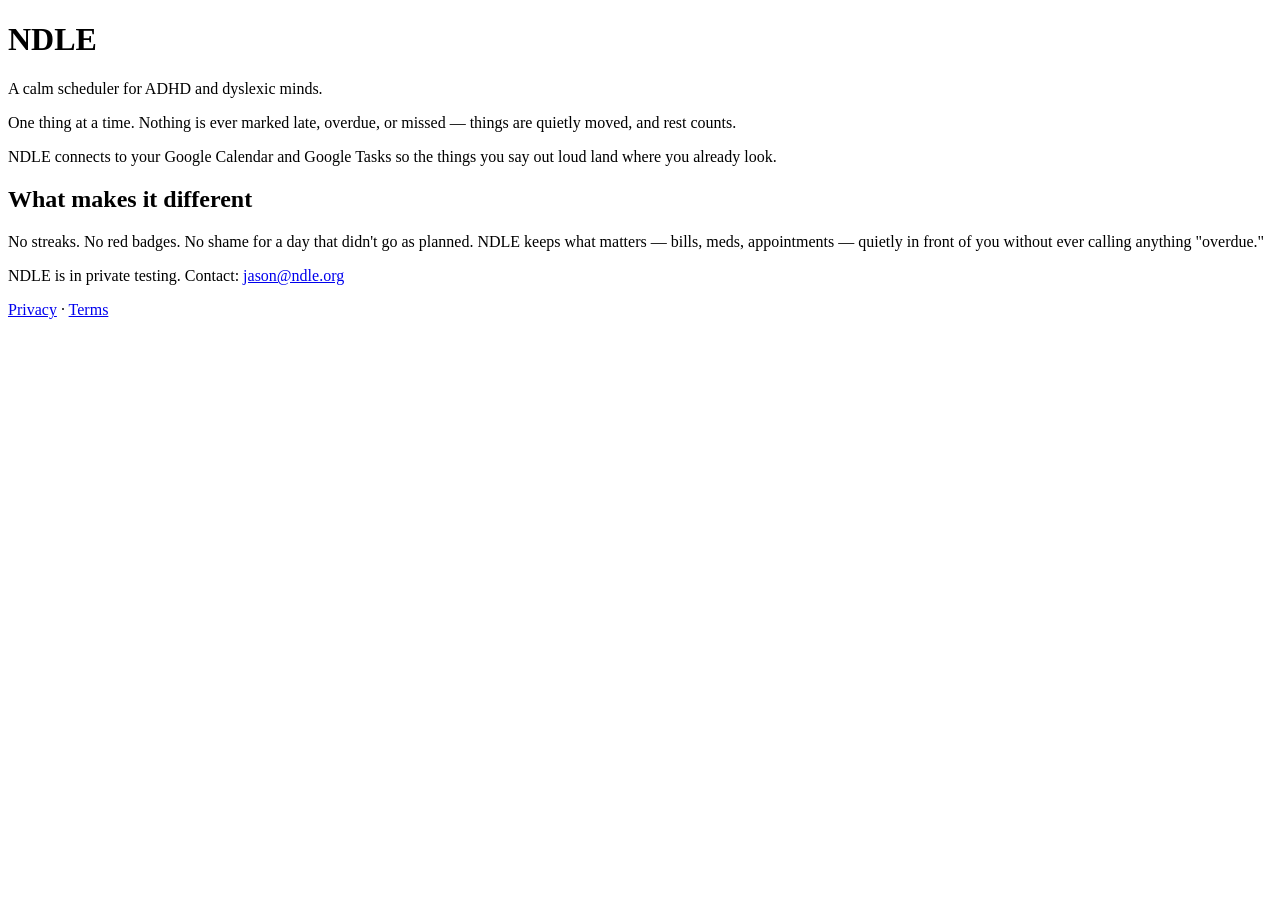
==== index.html @ 1106e684 "Create index.html for NDLE application Initial HTML structure for NDLE application." ====
<!doctype html>
<html lang="en">
<head>
<meta charset="utf-8">
<meta name="viewport" content="width=device-width, initial-scale=1">
<title>NDLE</title>
<link rel="stylesheet" href="_shared.css">
</head>
<body>
<main>
  <div class="hero">
    <span class="mark lg"></span>
    <h1>NDLE</h1>
    <p class="tag">A calm scheduler for ADHD and dyslexic minds.</p>
  </div>

  <p>One thing at a time. Nothing is ever marked late, overdue, or missed &mdash; things are quietly moved, and rest counts.</p>
  <p>NDLE connects to your Google Calendar and Google Tasks so the things you say out loud land where you already look.</p>

  <h2>What makes it different</h2>
  <p>No streaks. No red badges. No shame for a day that didn't go as planned. NDLE keeps what matters &mdash; bills, meds, appointments &mdash; quietly in front of you without ever calling anything "overdue."</p>

  <p class="muted">NDLE is in private testing. Contact: <a href="mailto:jason@ndle.org">jason@ndle.org</a></p>

  <nav class="foot">
    <p class="muted"><a href="privacy.html">Privacy</a> &middot; <a href="terms.html">Terms</a></p>
  </nav>
</main>
</body>
</html>
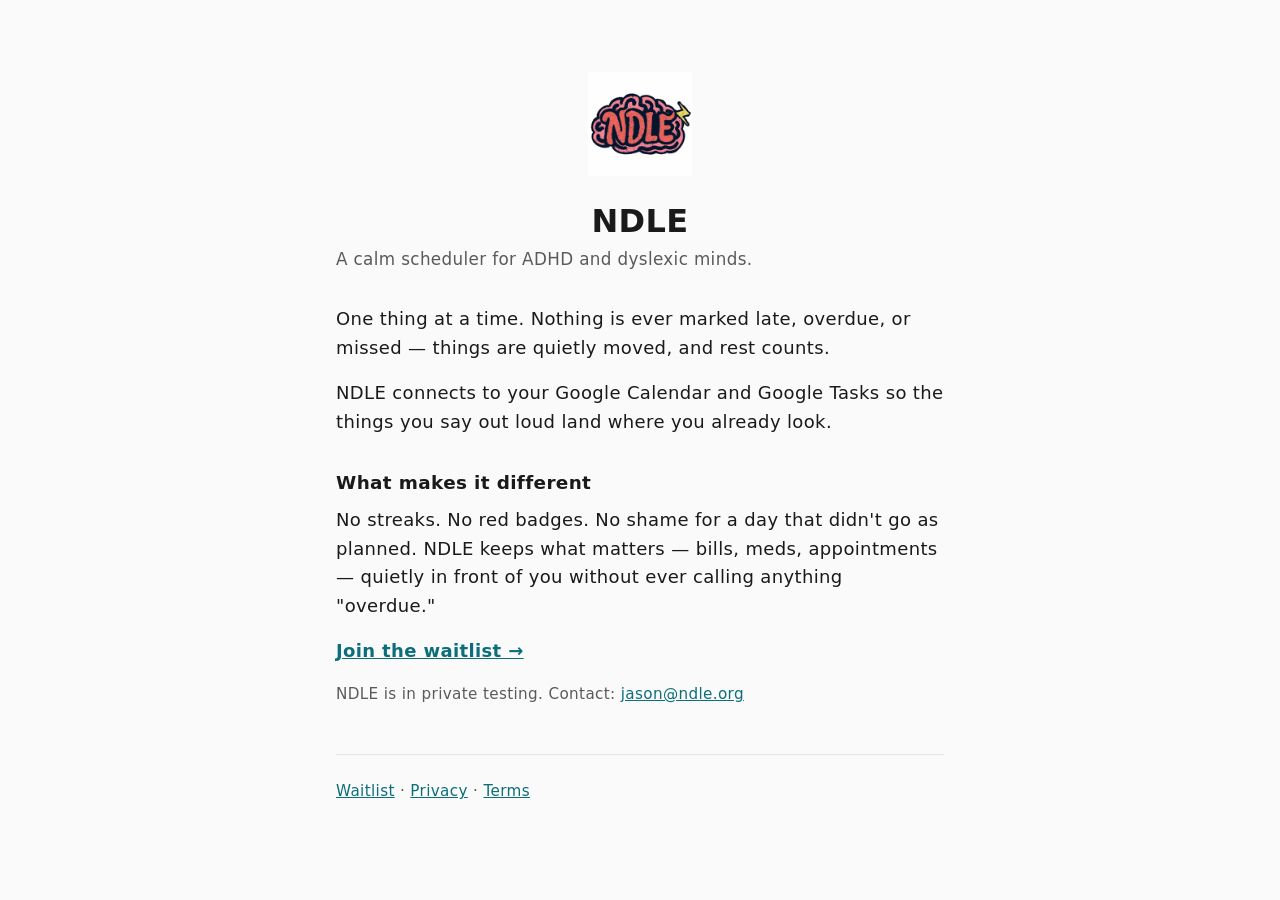
==== commit 15307923: "Add waitlist page (posts to NDLE site function) + links Co-Authored-By: Claude Opus 5.5 <noreply@ant" ====
--- a/index.html
+++ b/index.html
@@ -20,10 +20,11 @@
   <h2>What makes it different</h2>
   <p>No streaks. No red badges. No shame for a day that didn't go as planned. NDLE keeps what matters &mdash; bills, meds, appointments &mdash; quietly in front of you without ever calling anything "overdue."</p>
 
+  <p><a href="waitlist.html"><b>Join the waitlist &rarr;</b></a></p>
   <p class="muted">NDLE is in private testing. Contact: <a href="mailto:jason@ndle.org">jason@ndle.org</a></p>
 
   <nav class="foot">
-    <p class="muted"><a href="privacy.html">Privacy</a> &middot; <a href="terms.html">Terms</a></p>
+    <p class="muted"><a href="waitlist.html">Waitlist</a> &middot; <a href="privacy.html">Privacy</a> &middot; <a href="terms.html">Terms</a></p>
   </nav>
 </main>
 </body>
--- a/_shared.css
+++ b/_shared.css
@@ -0,0 +1,20 @@
+:root { color-scheme: light; }
+body { margin: 0; background: #FAFAFA; color: #1A1A1A; font-family: Lexend, "Atkinson Hyperlegible", system-ui, sans-serif;
+       font-size: 18px; line-height: 1.6; letter-spacing: 0.02em; }
+main { max-width: 38rem; margin: 0 auto; padding: 2.5rem 1.25rem 4rem; }
+h1 { font-size: 1.6rem; line-height: 1.3; margin: 0 0 1rem; }
+h2 { font-size: 1.15rem; margin: 2rem 0 0.5rem; }
+p { margin: 0 0 1rem; text-align: left; }
+a { color: #0B6E7A; }
+.muted { color: #5A5A5A; font-size: 0.95rem; }
+.hero { text-align: center; padding: 2rem 0 1rem; }
+.hero h1 { font-size: 2rem; margin-bottom: 0.25rem; }
+.tag { color: #5A5A5A; font-size: 1.05rem; }
+.brand { display: flex; align-items: center; gap: 0.75rem; margin-bottom: 1.5rem; }
+.brand span { font-size: 1.25rem; font-weight: 600; }
+.mark { display: inline-block; background-repeat: no-repeat; background-size: contain;
+        background-position: center; background-image: url("[data-uri]"); }
+.mark.lg { width: 104px; height: 104px; margin-bottom: 1rem; }
+.mark.sm { width: 40px; height: 40px; }
+nav.foot { margin-top: 3rem; padding-top: 1.5rem; border-top: 1px solid #E5E3E8; }
+@media (max-width: 480px) { body { font-size: 17px; } main { padding: 2rem 1rem 3rem; } }
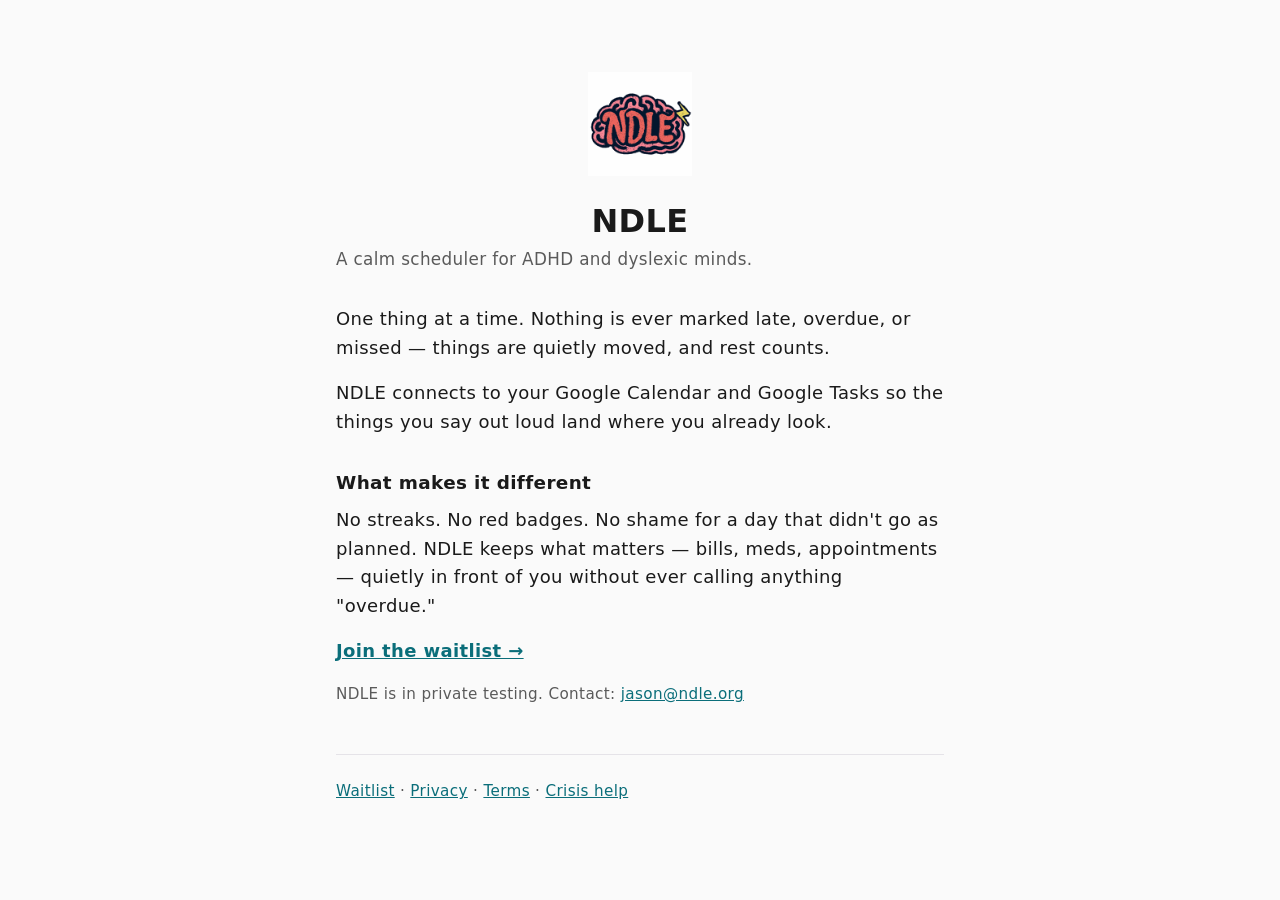
==== commit 706e8ffc: "Privacy + terms up to date for Google verification and beta (Oct 20); add crisis page Co-Authored-By" ====
--- a/index.html
+++ b/index.html
@@ -24,7 +24,7 @@
   <p class="muted">NDLE is in private testing. Contact: <a href="mailto:jason@ndle.org">jason@ndle.org</a></p>
 
   <nav class="foot">
-    <p class="muted"><a href="waitlist.html">Waitlist</a> &middot; <a href="privacy.html">Privacy</a> &middot; <a href="terms.html">Terms</a></p>
+    <p class="muted"><a href="waitlist.html">Waitlist</a> &middot; <a href="privacy.html">Privacy</a> &middot; <a href="terms.html">Terms</a> &middot; <a href="crisis.html">Crisis help</a></p>
   </nav>
 </main>
 </body>
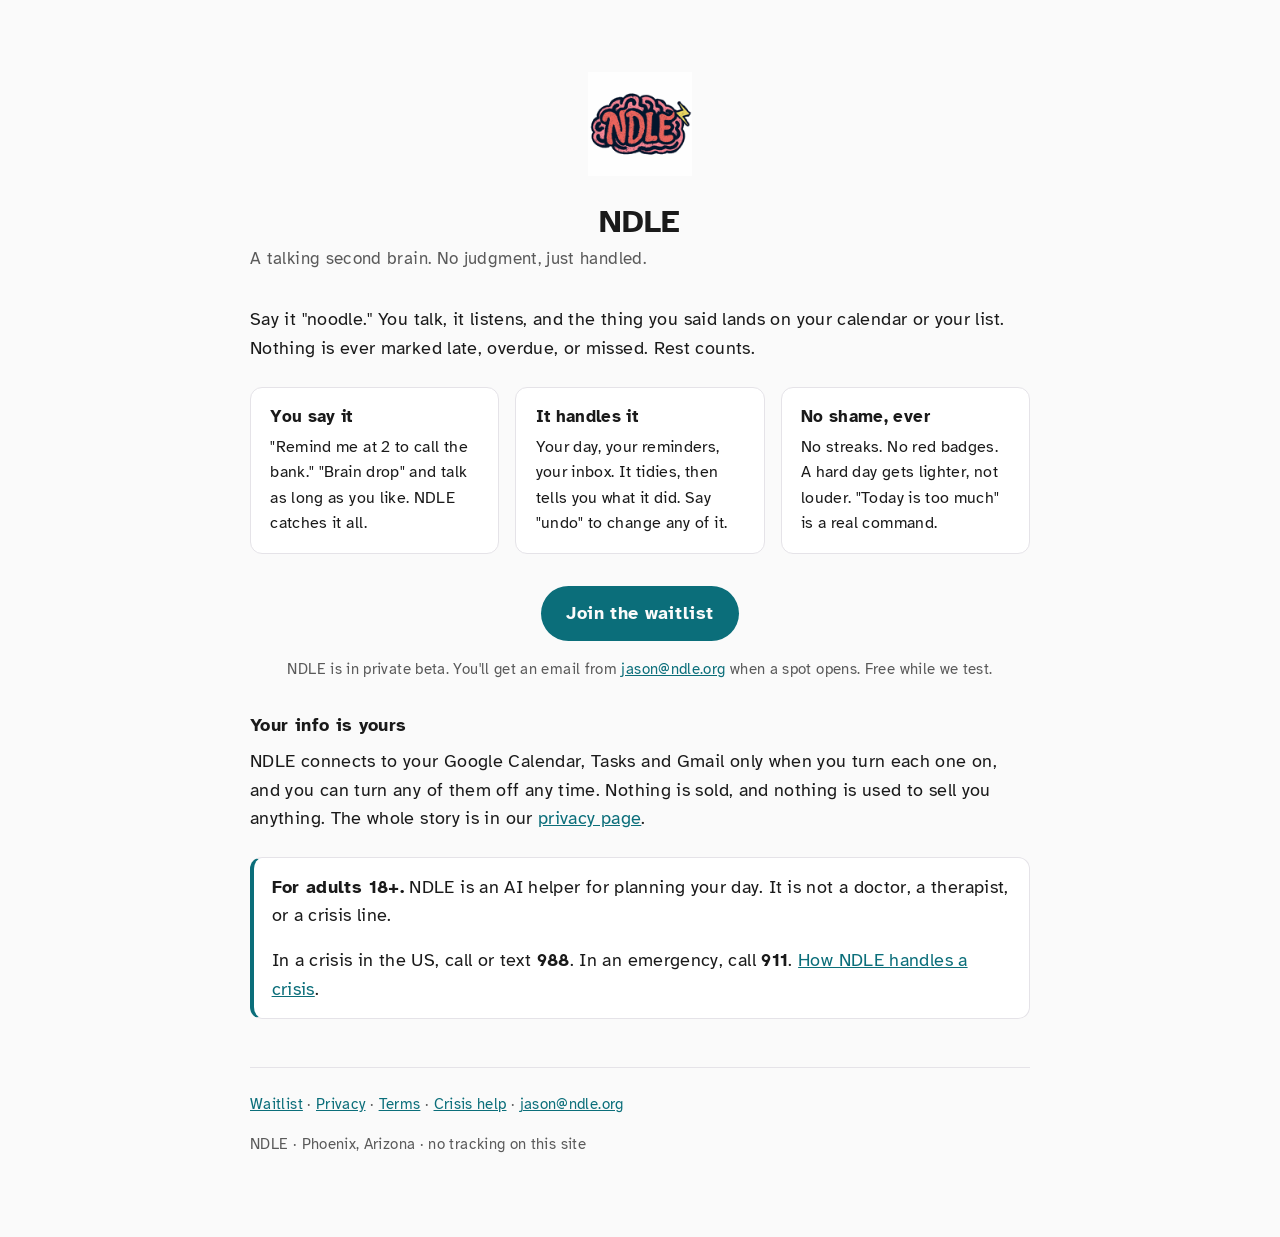
==== commit e7e713aa: "Site refresh (Oct 20): calm landing, dyslexia-friendly shared styles, clear waitlist -> invite path " ====
--- a/index.html
+++ b/index.html
@@ -3,28 +3,52 @@
 <head>
 <meta charset="utf-8">
 <meta name="viewport" content="width=device-width, initial-scale=1">
-<title>NDLE</title>
+<title>NDLE &mdash; A talking second brain</title>
+<meta name="description" content="NDLE is a talking second brain for ADHD and dyslexic minds. No judgment, just handled. In private beta for adults 18+.">
+<link rel="preconnect" href="https://fonts.googleapis.com">
+<link rel="preconnect" href="https://fonts.gstatic.com" crossorigin>
+<link rel="stylesheet" href="https://fonts.googleapis.com/css2?family=Atkinson+Hyperlegible:ital,wght@0,400;0,700;1,400&display=swap">
 <link rel="stylesheet" href="_shared.css">
 </head>
 <body>
 <main>
   <div class="hero">
-    <span class="mark lg"></span>
+    <span class="mark lg" role="img" aria-label="NDLE"></span>
     <h1>NDLE</h1>
-    <p class="tag">A calm scheduler for ADHD and dyslexic minds.</p>
+    <p class="tag">A talking second brain. No judgment, just handled.</p>
   </div>
 
-  <p>One thing at a time. Nothing is ever marked late, overdue, or missed &mdash; things are quietly moved, and rest counts.</p>
-  <p>NDLE connects to your Google Calendar and Google Tasks so the things you say out loud land where you already look.</p>
+  <p>Say it "noodle." You talk, it listens, and the thing you said lands on your calendar or your list. Nothing is ever marked late, overdue, or missed. Rest counts.</p>
 
-  <h2>What makes it different</h2>
-  <p>No streaks. No red badges. No shame for a day that didn't go as planned. NDLE keeps what matters &mdash; bills, meds, appointments &mdash; quietly in front of you without ever calling anything "overdue."</p>
+  <div class="cards">
+    <div class="card">
+      <h2>You say it</h2>
+      <p>"Remind me at 2 to call the bank." "Brain drop" and talk as long as you like. NDLE catches it all.</p>
+    </div>
+    <div class="card">
+      <h2>It handles it</h2>
+      <p>Your day, your reminders, your inbox. It tidies, then tells you what it did. Say "undo" to change any of it.</p>
+    </div>
+    <div class="card">
+      <h2>No shame, ever</h2>
+      <p>No streaks. No red badges. A hard day gets lighter, not louder. "Today is too much" is a real command.</p>
+    </div>
+  </div>
 
-  <p><a href="waitlist.html"><b>Join the waitlist &rarr;</b></a></p>
-  <p class="muted">NDLE is in private testing. Contact: <a href="mailto:jason@ndle.org">jason@ndle.org</a></p>
+  <p class="center"><a class="cta" href="waitlist.html">Join the waitlist</a></p>
+  <p class="center muted">NDLE is in private beta. You'll get an email from <a href="mailto:jason@ndle.org">jason@ndle.org</a> when a spot opens. Free while we test.</p>
+
+  <h2>Your info is yours</h2>
+  <p>NDLE connects to your Google Calendar, Tasks and Gmail only when you turn each one on, and you can turn any of them off any time. Nothing is sold, and nothing is used to sell you anything. The whole story is in our <a href="privacy.html">privacy page</a>.</p>
+
+  <div class="note">
+    <p><strong>For adults 18+.</strong> NDLE is an AI helper for planning your day. It is not a doctor, a therapist, or a crisis line.</p>
+    <p style="margin:0">In a crisis in the US, call or text <strong>988</strong>. In an emergency, call <strong>911</strong>. <a href="crisis.html">How NDLE handles a crisis</a>.</p>
+  </div>
 
   <nav class="foot">
-    <p class="muted"><a href="waitlist.html">Waitlist</a> &middot; <a href="privacy.html">Privacy</a> &middot; <a href="terms.html">Terms</a> &middot; <a href="crisis.html">Crisis help</a></p>
+    <p class="muted"><a href="waitlist.html">Waitlist</a> &middot; <a href="privacy.html">Privacy</a> &middot; <a href="terms.html">Terms</a> &middot; <a href="crisis.html">Crisis help</a> &middot; <a href="mailto:jason@ndle.org">jason@ndle.org</a></p>
+    <p class="muted">NDLE &middot; Phoenix, Arizona &middot; no tracking on this site</p>
   </nav>
 </main>
 </body>
--- a/_shared.css
+++ b/_shared.css
@@ -1,20 +1,43 @@
-:root { color-scheme: light; }
-body { margin: 0; background: #FAFAFA; color: #1A1A1A; font-family: Lexend, "Atkinson Hyperlegible", system-ui, sans-serif;
+/* ndle.org shared styles (site-oct20). Dyslexia-friendly: Atkinson Hyperlegible, 1.6 line height, max 65ch,
+   soft contrast (#FAFAFA / #1A1A1A), never justified, dark mode by the system. No scripts, no tracking. */
+:root {
+  color-scheme: light dark;
+  --bg: #FAFAFA; --ink: #1A1A1A; --muted: #5A5A5A; --card: #FFFFFF; --line: #E5E3E8;
+  --accent: #0B6E7A; --accent-ink: #FAFAFA; --focus: #E2725B;
+}
+@media (prefers-color-scheme: dark) {
+  :root { --bg: #16181D; --ink: #ECEAE6; --muted: #B5B2AD; --card: #1F2229; --line: #2E323A; --accent: #7FD1DB; --accent-ink: #16181D; }
+}
+body { margin: 0; background: var(--bg); color: var(--ink);
+       font-family: "Atkinson Hyperlegible", Lexend, system-ui, sans-serif;
        font-size: 18px; line-height: 1.6; letter-spacing: 0.02em; }
-main { max-width: 38rem; margin: 0 auto; padding: 2.5rem 1.25rem 4rem; }
+main { max-width: 65ch; margin: 0 auto; padding: 2.5rem 1.25rem 4rem; }
 h1 { font-size: 1.6rem; line-height: 1.3; margin: 0 0 1rem; }
-h2 { font-size: 1.15rem; margin: 2rem 0 0.5rem; }
-p { margin: 0 0 1rem; text-align: left; }
-a { color: #0B6E7A; }
-.muted { color: #5A5A5A; font-size: 0.95rem; }
+h2 { font-size: 1.15rem; line-height: 1.4; margin: 2rem 0 0.5rem; }
+p, li { text-align: left; }
+p { margin: 0 0 1rem; }
+a { color: var(--accent); }
+a:focus-visible, button:focus-visible, input:focus-visible, textarea:focus-visible { outline: 3px solid var(--focus); outline-offset: 2px; }
+.muted { color: var(--muted); font-size: 0.95rem; }
 .hero { text-align: center; padding: 2rem 0 1rem; }
 .hero h1 { font-size: 2rem; margin-bottom: 0.25rem; }
-.tag { color: #5A5A5A; font-size: 1.05rem; }
+.tag { color: var(--muted); font-size: 1.05rem; }
 .brand { display: flex; align-items: center; gap: 0.75rem; margin-bottom: 1.5rem; }
 .brand span { font-size: 1.25rem; font-weight: 600; }
+.cards { display: grid; gap: 1rem; margin: 1.5rem 0 2rem; }
+@media (min-width: 640px) { .cards { grid-template-columns: repeat(3, 1fr); } }
+.card { background: var(--card); border: 1px solid var(--line); border-radius: 12px; padding: 1.1rem 1.2rem; }
+.card h2 { margin: 0 0 0.4rem; font-size: 1.05rem; }
+.card p { margin: 0; font-size: 0.98rem; }
+.cta { display: inline-block; font-weight: 600; color: var(--accent-ink); background: var(--accent); border-radius: 999px;
+       padding: 0.8rem 1.6rem; text-decoration: none; min-height: 44px; box-sizing: border-box; }
+.cta:hover { opacity: 0.92; }
+.center { text-align: center; }
+.note { background: var(--card); border: 1px solid var(--line); border-left: 4px solid var(--accent); border-radius: 12px; padding: 0.9rem 1.1rem; margin: 1.5rem 0; }
+.mark.lg { width: 104px; height: 104px; margin-bottom: 1rem; }
+.mark.sm { width: 40px; height: 40px; }
+nav.foot { margin-top: 3rem; padding-top: 1.5rem; border-top: 1px solid var(--line); }
+@media (max-width: 480px) { body { font-size: 17px; } main { padding: 2rem 1rem 3rem; } }
 .mark { display: inline-block; background-repeat: no-repeat; background-size: contain;
         background-position: center; background-image: url("[data-uri]"); }
 .mark.lg { width: 104px; height: 104px; margin-bottom: 1rem; }
-.mark.sm { width: 40px; height: 40px; }
-nav.foot { margin-top: 3rem; padding-top: 1.5rem; border-top: 1px solid #E5E3E8; }
-@media (max-width: 480px) { body { font-size: 17px; } main { padding: 2rem 1rem 3rem; } }
